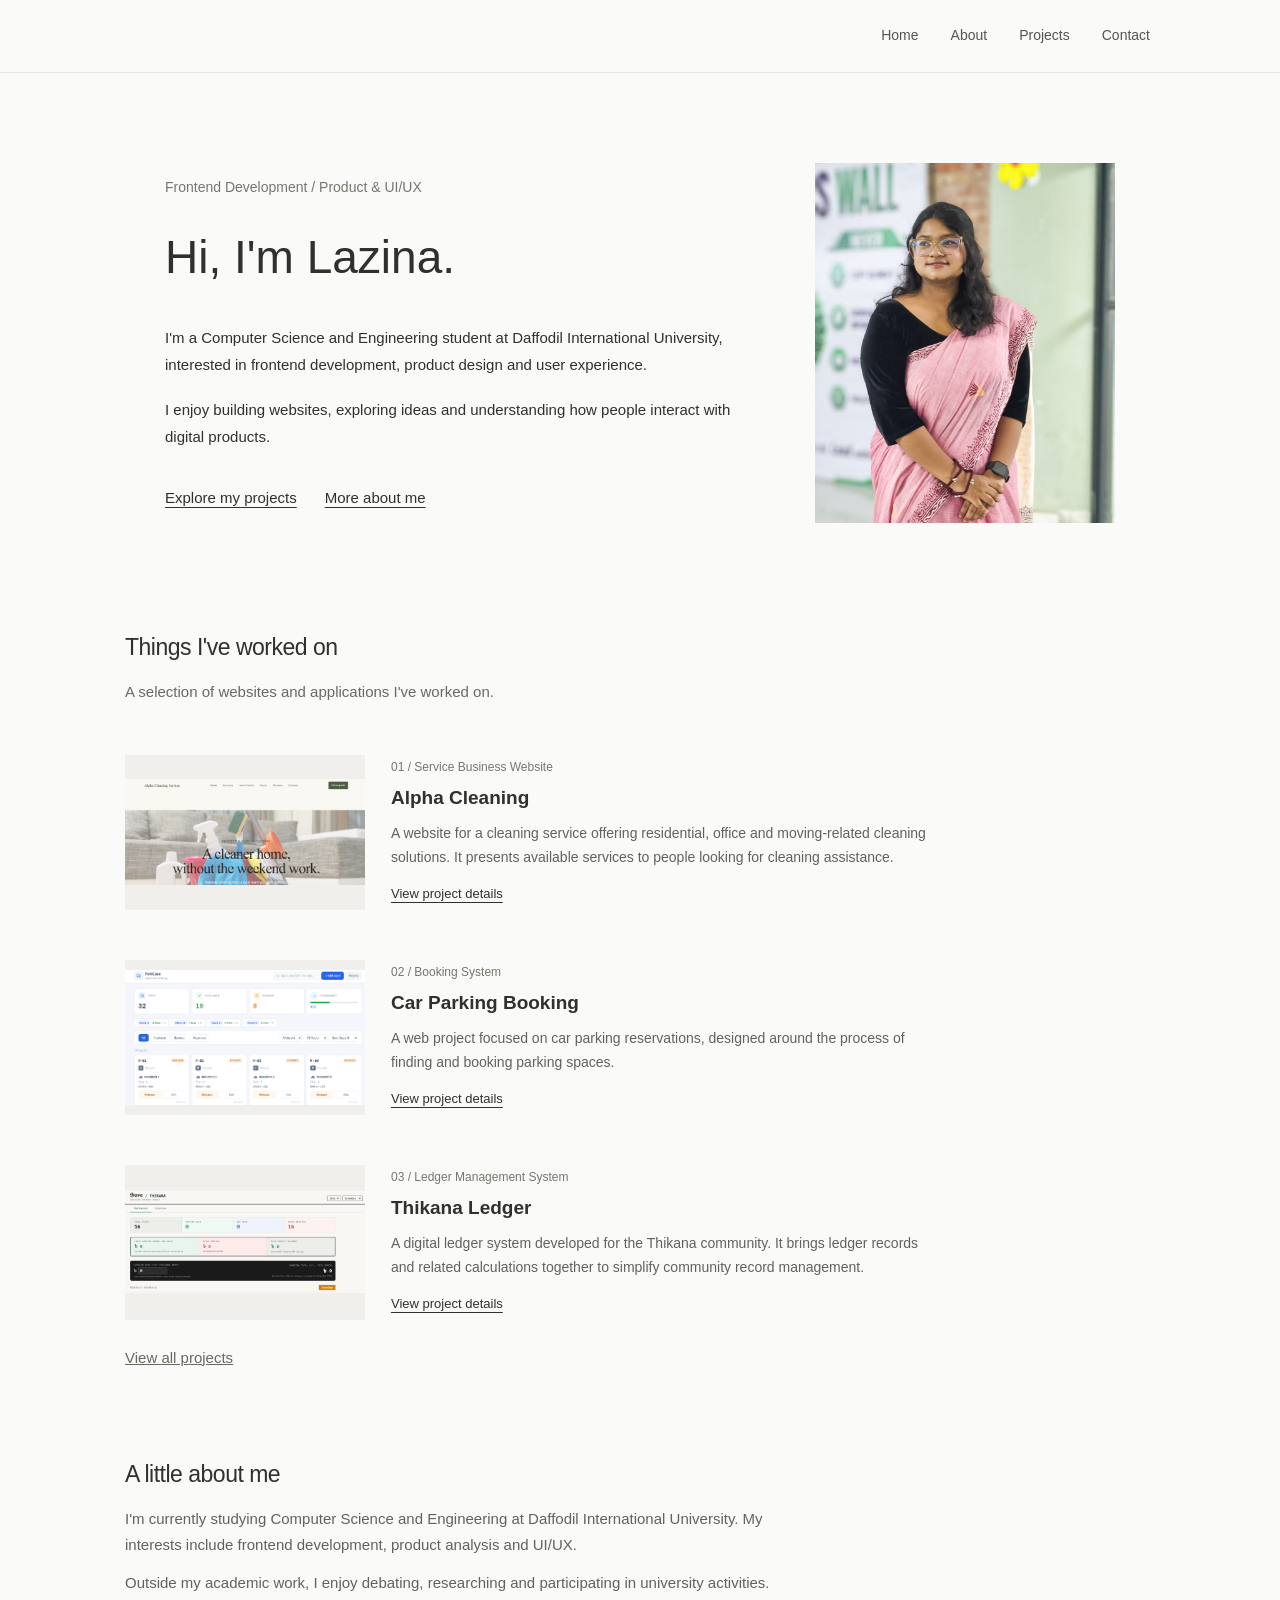
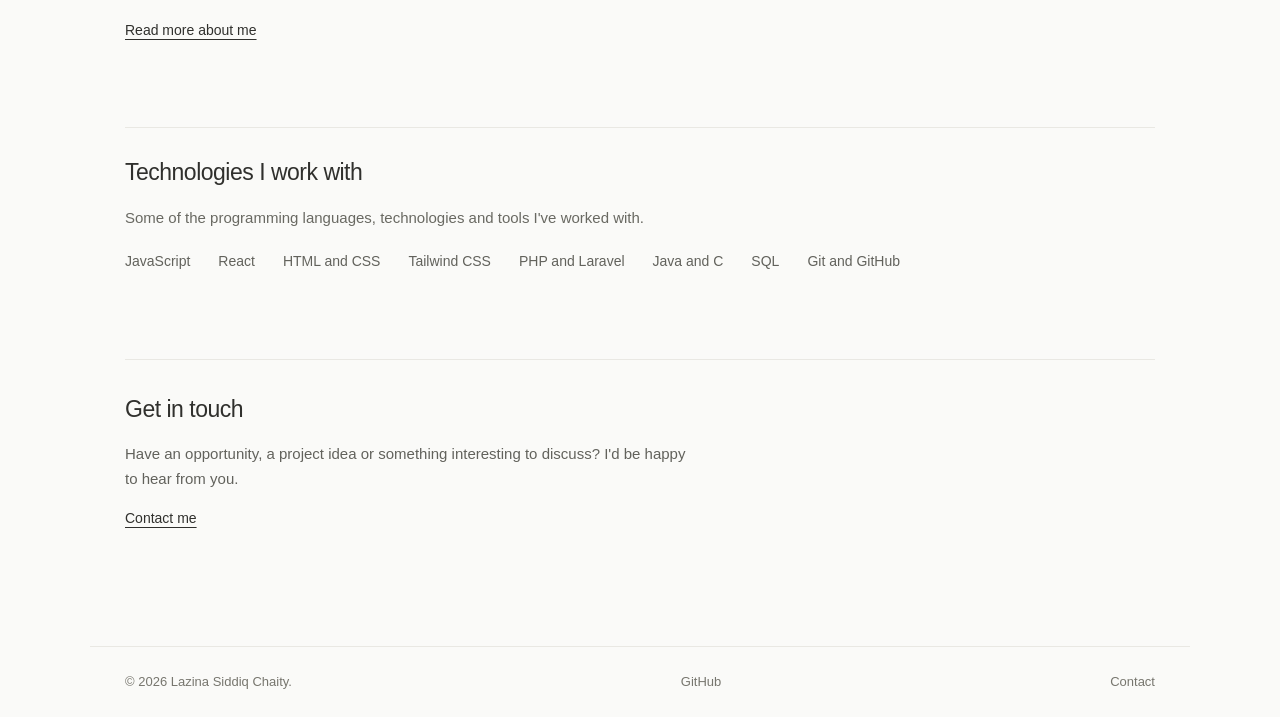
==== index.html @ cadc6375 "Create personal portfolio website" ====
<!DOCTYPE html>
<html lang="en">

<head>
    <meta charset="UTF-8">
    <meta name="viewport" content="width=device-width, initial-scale=1.0">

    <title>Lazina Chaity | Frontend Developer</title>

    <meta name="description"
        content="Portfolio of Lazina Chaity, a Computer Science and Engineering student interested in frontend development and UI/UX.">

    <link rel="stylesheet" href="css/style.css">
</head>

<body>

    <!-- Navigation -->
    
<header>
    <nav class="main-nav">
        <a href="index.html">Home</a>
        <a href="about.html">About</a>
        <a href="projects.html">Projects</a>
        <a href="contact.html">Contact</a>
    </nav>
</header>


    <main>

       <section class="intro" id="home">

    <div class="intro-copy">
        <p class="intro-label">Frontend Development / Product & UI/UX</p>

        <h1>Hi, I'm Lazina.</h1>

        <p>
            I'm a Computer Science and Engineering student at
            Daffodil International University, interested in frontend
            development, product design and user experience.
        </p>

        <p>
            I enjoy building websites, exploring ideas and understanding
            how people interact with digital products.
        </p>

        <div class="intro-links">
            <a href="projects.html">Explore my projects</a>
            <a href="about.html">More about me</a>
        </div>
    </div>

    <div class="intro-image">
        <img src="images/Lazina.jpeg" alt="Portrait of Lazina">
    </div>

</section>


        <!-- Selected Projects -->
        <section id="selected-work">

            <h2>Things I've worked on</h2>

            <p>
                A selection of websites and applications
                I've worked on.
            </p>


            <!-- Project 1 -->
            <article class="project-preview" id="alpha-cleaning">

                <div class="project-image">
                    <img
                        src="images/Alpha_cleaning_home.png"
                        alt="Alpha Cleaning website homepage"
                        width="260"
                        height="165">
                </div>

                <div class="project-info">

                    <p>01 / Service Business Website</p>

                    <h3>Alpha Cleaning</h3>

                    <p>
                        A website for a cleaning service offering
                        residential, office and moving-related
                        cleaning solutions. It presents available
                        services to people looking for cleaning
                        assistance.
                    </p>

                    <a href="projects.html#alpha-cleaning">
                        View project details
                    </a>

                </div>

            </article>


            <!-- Project 2 -->
            <article class="project-preview" id="car-parking">

                <div class="project-image">
                    <img
                        src="images/car_book_1.png"
                        alt="Car parking booking website interface"
                        width="260"
                        height="165">
                </div>

                <div class="project-info">

                    <p>02 / Booking System</p>

                    <h3>Car Parking Booking</h3>

                    <p>
                        A web project focused on car parking
                        reservations, designed around the process
                        of finding and booking parking spaces.
                    </p>

                    <a href="projects.html#car-parking">
                        View project details
                    </a>

                </div>

            </article>


            <!-- Project 3 -->
            <article class="project-preview" id="thikana-ledger">

                <div class="project-image">
                    <img
                        src="images/Thikana_ledger.png"
                        alt="Thikana Ledger application interface"
                        width="260"
                        height="165">
                </div>

                <div class="project-info">

                    <p>03 / Ledger Management System</p>

                    <h3>Thikana Ledger</h3>

                    <p>
                        A digital ledger system developed for
                        the Thikana community. It brings ledger
                        records and related calculations together
                        to simplify community record management.
                    </p>

                    <a href="projects.html#thikana-ledger">
                        View project details
                    </a>

                </div>

            </article>


            <p>
                <a href="projects.html">View all projects</a>
            </p>

        </section>


        <!-- About Preview -->
        <section id="about-preview">

            <h2>A little about me</h2>

            <p>
                I'm currently studying Computer Science and
                Engineering at Daffodil International University.
                My interests include frontend development,
                product analysis and UI/UX.
            </p>

            <p>
                Outside my academic work, I enjoy debating,
                researching and participating in university activities.
            </p>

            <a href="about.html">Read more about me</a>

        </section>


        <!-- Technical Overview -->
        <section id="technical">

            <h2>Technologies I work with</h2>

            <p>
                Some of the programming languages, technologies
                and tools I've worked with.
            </p>

            <ul>
                <li>JavaScript</li>
                <li>React</li>
                <li>HTML and CSS</li>
                <li>Tailwind CSS</li>
                <li>PHP and Laravel</li>
                <li>Java and C</li>
                <li>SQL</li>
                <li>Git and GitHub</li>
            </ul>

        </section>


        <!-- Contact Invitation -->
        <section id="contact-preview">

            <h2>Get in touch</h2>

            <p>
                Have an opportunity, a project idea or
                something interesting to discuss?
                I'd be happy to hear from you.
            </p>

            <a href="contact.html">Contact me</a>

        </section>

    </main>


    <!-- Footer -->
    <footer>

        <p>© 2026 Lazina Siddiq Chaity.</p>

        <a href="https://github.com/Lazinachaity"
           target="_blank"
           rel="noopener noreferrer">
            GitHub
        </a>

        <a href="contact.html">Contact</a>

    </footer>


</body>
</html>
---- css/style.css ----
/* =========================================
   1. GENERAL
========================================= */

* {
    margin: 0;
    padding: 0;
    box-sizing: border-box;
}

html {
    scroll-behavior: smooth;
}

body {
    background: #fafaf8;
    color: #30302d;
    font-family: Arial, Helvetica, sans-serif;
    font-size: 15px;
    line-height: 1.7;
}

a {
    color: inherit;
}

img {
    display: block;
    max-width: 100%;
}

main {
    width: 100%;
    max-width: 1100px;
    margin: 0 auto;
    padding: 0 35px;
}

section {
    margin-bottom: 85px;
}

section h2 {
    font-size: 23px;
    font-weight: 500;
    letter-spacing: -0.5px;
    margin-bottom: 12px;
}

section > p {
    color: #696962;
    max-width: 650px;
}


/* =========================================
   2. NAVIGATION
========================================= */


/* =========================================
   NAVIGATION
========================================= */

header {
    width: 100%;
    background: #fafaf8;
    border-bottom: 1px solid #e9e8e3;
}

.main-nav {
    max-width: 1100px;
    min-height: 72px;
    margin: 0 auto;
    padding: 15px 40px;

    display: flex;
    justify-content: flex-end;
    align-items: center;
    gap: 32px;
}

.main-nav a {
    font-size: 14px;
    color: #555550;
    text-decoration: none;
    padding: 8px 0;
    transition: color 0.2s ease;
}

.main-nav a:hover {
    color: #22221f;
    text-decoration: underline;
    text-underline-offset: 5px;
}

@media (max-width: 600px) {
    .main-nav {
        justify-content: flex-start;
        padding: 18px 20px;
        gap: 22px;
        flex-wrap: wrap;
    }
}



/* =========================================
   3. HOMEPAGE INTRODUCTION
========================================= */

.intro {
    max-width: 1150px;
    margin: 0 auto;
    padding: 90px 40px;

    display: flex;
    align-items: center;
    justify-content: space-between;
    gap: 70px;
}

.intro-copy {
    max-width: 650px;
    flex: 1;
}

.intro-label {
    font-size: 14px;
    color: #77766e;
    margin-bottom: 35px;
}

.intro-copy h1 {
    font-size: 46px;
    font-weight: 400;
    margin-bottom: 28px;
}

.intro-copy p {
    line-height: 1.8;
    margin-bottom: 18px;
}

.intro-links {
    display: flex;
    gap: 28px;
    margin-top: 35px;
}

.intro-links a {
    color: #30302d;
    text-decoration: underline;
    text-underline-offset: 4px;
}

.intro-links a:hover {
    color: #77766e;
}

.intro-image {
    flex: 0 0 300px;
}

.intro-image img {
    width: 100%;
    height: 360px;
    object-fit: cover;
    object-position: center;
}


/* =========================================
   4. SELECTED PROJECTS
========================================= */

#selected-work {
    margin-top: 15px;
}

#selected-work > p {
    margin-bottom: 25px;
}

.project-preview {
    display: flex;
    align-items: flex-start;
    gap: 26px;
    padding: 25px 0;
}

.project-image {
    width: 240px;
    flex-shrink: 0;
}

.project-image img {
    width: 240px;
    height: 155px;
    object-fit: contain;
    object-position: center;
    background: #f0efeb;
}

.project-info {
    padding-top: 2px;
    max-width: 550px;
}

.project-info > p:first-child {
    font-size: 12px;
    color: #77766e;
    margin-bottom: 5px;
}

.project-info h3 {
    font-size: 19px;
    font-weight: 600;
    margin-bottom: 8px;
}

.project-info p {
    font-size: 14px;
    color: #62625c;
    margin-bottom: 10px;
}

.project-info a {
    font-size: 13px;
    text-underline-offset: 4px;
}

.project-info a:hover {
    color: #77766e;
}


/* =========================================
   5. HOMEPAGE ABOUT PREVIEW
========================================= */

#about-preview {
    max-width: 700px;
}

#about-preview p {
    margin-bottom: 13px;
    color: #62625c;
}

#about-preview a {
    display: inline-block;
    margin-top: 10px;
    font-size: 14px;
    text-underline-offset: 4px;
}

#about-preview a:hover {
    color: #77766e;
}


/* =========================================
   6. HOMEPAGE TECHNICAL SKILLS
========================================= */

#technical {
    padding-top: 25px;
    border-top: 1px solid #e9e8e3;
}

#technical ul {
    display: flex;
    flex-wrap: wrap;
    gap: 8px 28px;
    list-style: none;
    margin-top: 20px;
}

#technical li {
    font-size: 14px;
    color: #62625c;
}


/* =========================================
   7. HOMEPAGE CONTACT PREVIEW
========================================= */

#contact-preview {
    padding: 30px 0;
    border-top: 1px solid #e9e8e3;
}

#contact-preview p {
    max-width: 570px;
    color: #62625c;
}

#contact-preview a {
    display: inline-block;
    margin-top: 15px;
    font-size: 14px;
    text-underline-offset: 4px;
}

#contact-preview a:hover {
    color: #77766e;
}


/* =========================================
   8. ABOUT PAGE
========================================= */

.about-page {
    max-width: 1100px;
    margin: 0 auto;
    padding: 75px 40px 90px;
}

/* ABOUT INTRODUCTION */

.about-intro {
    max-width: 950px;
    padding: 48px 55px;
    margin-bottom: 80px;
    background: #f0efeb;
    border-left: 4px solid #77766e;
}

.section-label {
    display: inline-block;
    font-size: 12px;
    letter-spacing: 1.8px;
    text-transform: uppercase;
    color: #77766e;
    margin-bottom: 24px;
}

.about-intro h1 {
    max-width: 700px;
    font-size: 49px;
    line-height: 1.2;
    font-weight: 400;
    letter-spacing: -1.5px;
    margin-bottom: 25px;
}

.about-intro p:not(.section-label) {
    max-width: 720px;
    font-size: 16px;
    line-height: 1.9;
    color: #555550;
    margin-bottom: 16px;
}


/* ABOUT SECTION HEADINGS */

.about-page h2 {
    font-size: 27px;
    font-weight: 400;
    letter-spacing: -0.7px;
    margin-bottom: 28px;
}

.about-page h3 {
    font-size: 18px;
    font-weight: 600;
    margin-bottom: 9px;
}

.about-page p {
    line-height: 1.8;
    color: #62625d;
}


/* EDUCATION */

.about-education,
.about-skills {
    padding: 35px 0 45px;
    border-top: 1px solid #dededb;
    margin-bottom: 35px;
}

.about-education > div {
    max-width: 720px;
    padding: 30px 35px;
    background: #f5f4f0;
    border: 1px solid #e5e4de;
}

.about-education > div h3 {
    font-size: 21px;
    margin-bottom: 10px;
}

.about-education > div p {
    margin-top: 5px;
}

.about-education > div p:last-child {
    display: inline-block;
    margin-top: 17px;
    padding: 5px 13px;
    background: #e8e7df;
    color: #44443f;
    font-size: 13px;
}


/* SKILLS */

.about-skills > div {
    display: grid;
    grid-template-columns: 230px 1fr;
    gap: 30px;
    align-items: start;
    padding: 22px 20px;
    border-bottom: 1px solid #e8e8e4;
    transition: background 0.2s ease;
}

.about-skills > div:first-of-type {
    border-top: 1px solid #e8e8e4;
}

.about-skills > div:hover {
    background: #f5f4f0;
}

.about-skills > div h3 {
    margin: 0;
}

.about-skills > div p {
    margin: 0;
    color: #62625d;
}


/* BEYOND CODING / LEADERSHIP */

.about-beyond {
    padding: 40px 45px;
    background: #f0efeb;
    border-left: 4px solid #77766e;
    margin-top: 35px;
}

.about-beyond h2 {
    margin-bottom: 18px;
}

.about-beyond p {
    max-width: 760px;
}

.about-beyond strong {
    color: #30302d;
    font-weight: 600;
}


/* =========================================
   9. FOOTER
========================================= */

footer {
    max-width: 1100px;
    margin: 0 auto;
    border-top: 1px solid #e9e8e3;
    padding: 24px 35px;

    display: flex;
    justify-content: space-between;
    align-items: center;

    font-size: 13px;
    color: #77766e;
}

footer a {
    margin-left: 20px;
    text-decoration: none;
}

footer a:hover {
    color: #30302d;
    text-decoration: underline;
}


/* =========================================
   10. TABLET
========================================= */

@media (max-width: 800px) {

    .intro {
        gap: 35px;
    }

    .intro-image {
        flex-basis: 250px;
    }

    .intro-image img {
        height: 320px;
    }

    .project-image {
        width: 210px;
    }

    .project-image img {
        width: 210px;
        height: 140px;
    }

    .about-skills > div {
        grid-template-columns: 180px 1fr;
    }
}


/* =========================================
   11. MOBILE
========================================= */

@media (max-width: 600px) {

    /* NAVIGATION */

    header nav {
        min-height: auto;
        padding: 18px 20px;
        gap: 20px;
        flex-wrap: wrap;
    }

    header nav a {
        font-size: 13px;
    }


    /* HOMEPAGE */

    .intro {
        flex-direction: column-reverse;
        align-items: flex-start;
        padding: 50px 25px;
        gap: 35px;
    }

    .intro-image {
        width: 220px;
        flex: none;
    }

    .intro-image img {
        height: 270px;
    }

    .intro-copy h1 {
        font-size: 36px;
    }

    .intro-label {
        margin-bottom: 25px;
    }

    .intro-links {
        gap: 20px;
        flex-wrap: wrap;
    }

    main {
        padding: 0 20px;
    }

    section {
        margin-bottom: 65px;
    }


    /* PROJECTS */

    .project-preview {
        flex-direction: column;
        gap: 14px;
        padding: 22px 0;
    }

    .project-image {
        width: 100%;
        max-width: 300px;
    }

    .project-image img {
        width: 100%;
        height: auto;
        max-height: 190px;
    }

    .project-info {
        max-width: 100%;
    }


    /* ABOUT PAGE */

    .about-page {
        padding: 45px 22px 65px;
    }

    .about-intro {
        padding: 30px 25px;
        margin-bottom: 55px;
    }

    .about-intro h1 {
        font-size: 36px;
    }

    .about-page h2 {
        font-size: 24px;
    }

    .about-education > div {
        padding: 24px 22px;
    }

    .about-skills > div {
        grid-template-columns: 1fr;
        gap: 8px;
        padding: 18px 12px;
    }

    .about-beyond {
        padding: 30px 25px;
    }


    /* FOOTER */

    footer {
        padding: 22px 20px;
        flex-wrap: wrap;
        gap: 12px;
    }

    footer a {
        margin-left: 0;
        margin-right: 15px;
    }
}


/* =========================================
   12. ACCESSIBILITY
========================================= */

a:focus-visible {
    outline: 2px solid #30302d;
    outline-offset: 4px;
}

@media (prefers-reduced-motion: reduce) {

    html {
        scroll-behavior: auto;
    }

    *,
    *::before,
    *::after {
        transition-duration: 0.01ms !important;
    }
}

/* =========================================
   PROJECTS PAGE
========================================= */

.projects-page {
    padding-top: 75px;
    padding-bottom: 70px;
}

/* INTRODUCTION */

.projects-intro {
    max-width: 750px;
    margin-bottom: 75px;
}

.projects-intro h1 {
    font-size: 46px;
    font-weight: 400;
    letter-spacing: -1.2px;
    margin-bottom: 18px;
}

.projects-intro > p:last-child {
    max-width: 650px;
    color: #62625c;
    line-height: 1.9;
}


/* INDIVIDUAL PROJECTS */

.project-detail {
    padding: 35px 0 55px;
    border-top: 1px solid #dededb;
    margin-bottom: 25px;
}

.project-number {
    font-size: 12px;
    letter-spacing: 1.5px;
    color: #77766e;
    margin-bottom: 25px;
}

.project-content {
    display: grid;
    grid-template-columns: 1.25fr 0.85fr;
    gap: 55px;
    align-items: center;
}

.project-screenshot {
    background: #f0efeb;
    padding: 12px;
}

.project-screenshot img {
    width: 100%;
    height: 300px;
    object-fit: contain;
    object-position: center;
}

.project-description h2 {
    font-size: 30px;
    font-weight: 400;
    letter-spacing: -0.7px;
    margin-bottom: 18px;
}

.project-description p {
    color: #62625c;
    line-height: 1.9;
    margin-bottom: 18px;
}

.project-description .project-type {
    display: inline-block;
    font-size: 12px;
    color: #555550;
    background: #efeee9;
    padding: 6px 12px;
    margin-top: 5px;
}


/* CLOSING SECTION */

.projects-note {
    padding: 35px 0;
    border-top: 1px solid #dededb;
    margin-top: 35px;
}

.projects-note h2 {
    font-size: 25px;
    font-weight: 400;
    margin-bottom: 12px;
}

.projects-note p {
    max-width: 600px;
    color: #62625c;
}


/* RESPONSIVE */

@media (max-width: 750px) {

    .projects-page {
        padding-top: 50px;
    }

    .projects-intro h1 {
        font-size: 36px;
    }

    .project-content {
        grid-template-columns: 1fr;
        gap: 25px;
    }

    .project-screenshot img {
        height: 250px;
    }

    .project-description h2 {
        font-size: 26px;
    }
}


/* =========================================
   CONTACT PAGE
========================================= */

.contact-page {
    padding-top: 75px;
    padding-bottom: 85px;
}

/* INTRODUCTION */

.contact-intro {
    max-width: 750px;
    margin-bottom: 65px;
}

.contact-intro h1 {
    font-size: 46px;
    font-weight: 400;
    letter-spacing: -1.2px;
    margin-bottom: 18px;
}

.contact-intro > p:last-child {
    max-width: 650px;
    color: #62625c;
    line-height: 1.9;
}


/* CONTACT CONTENT */

.contact-content {
    display: grid;
    grid-template-columns: 0.8fr 1.2fr;
    gap: 75px;
    align-items: start;
    border-top: 1px solid #dededb;
    padding-top: 45px;
}

.contact-content h2 {
    font-size: 25px;
    font-weight: 400;
    margin-bottom: 18px;
}

.contact-information > p {
    max-width: 350px;
    color: #62625c;
    margin-bottom: 35px;
}


/* CONTACT LINKS */

.contact-links > div {
    display: flex;
    flex-direction: column;
    gap: 5px;
    padding: 18px 0;
    border-top: 1px solid #e5e4de;
}

.contact-links span {
    font-size: 12px;
    color: #77766e;
    text-transform: uppercase;
    letter-spacing: 1px;
}

.contact-links a {
    font-size: 14px;
    text-decoration: none;
    overflow-wrap: anywhere;
}

.contact-links a:hover {
    text-decoration: underline;
    text-underline-offset: 4px;
}


/* CONTACT FORM */

.contact-form-section {
    background: #f3f2ee;
    padding: 35px;
}

.contact-form-section h2 {
    margin-bottom: 25px;
}

.form-group {
    margin-bottom: 22px;
}

.form-group > label {
    display: block;
    font-size: 14px;
    font-weight: 500;
    margin-bottom: 8px;
}

.form-group input[type="text"],
.form-group input[type="email"],
.form-group select,
.form-group textarea {
    width: 100%;
    padding: 12px 14px;
    border: 1px solid #d8d7d1;
    background: #fafaf8;
    color: #30302d;
    font-family: Arial, Helvetica, sans-serif;
    font-size: 14px;
    outline: none;
}

.form-group input:focus,
.form-group select:focus,
.form-group textarea:focus {
    border-color: #77766e;
}

.form-group textarea {
    resize: vertical;
    min-height: 120px;
}


/* RADIO OPTIONS */

.radio-options {
    display: flex;
    flex-wrap: wrap;
    gap: 12px 20px;
}

.radio-options label {
    display: flex;
    align-items: center;
    gap: 7px;
    font-size: 13px;
    color: #555550;
}

.radio-options input {
    accent-color: #555550;
}


/* SUBMIT BUTTON */

.contact-form-section button {
    padding: 12px 24px;
    border: 1px solid #30302d;
    background: #30302d;
    color: #fafaf8;
    font-family: Arial, Helvetica, sans-serif;
    font-size: 14px;
    cursor: pointer;
    transition: background 0.2s ease;
}

.contact-form-section button:hover {
    background: #555550;
}

#form-feedback {
    margin-top: 15px;
    font-size: 13px;
    color: #555550;
}


/* RESPONSIVE */

@media (max-width: 750px) {

    .contact-page {
        padding-top: 50px;
    }

    .contact-intro h1 {
        font-size: 36px;
    }

    .contact-content {
        grid-template-columns: 1fr;
        gap: 45px;
    }

    .contact-form-section {
        padding: 25px;
    }
}
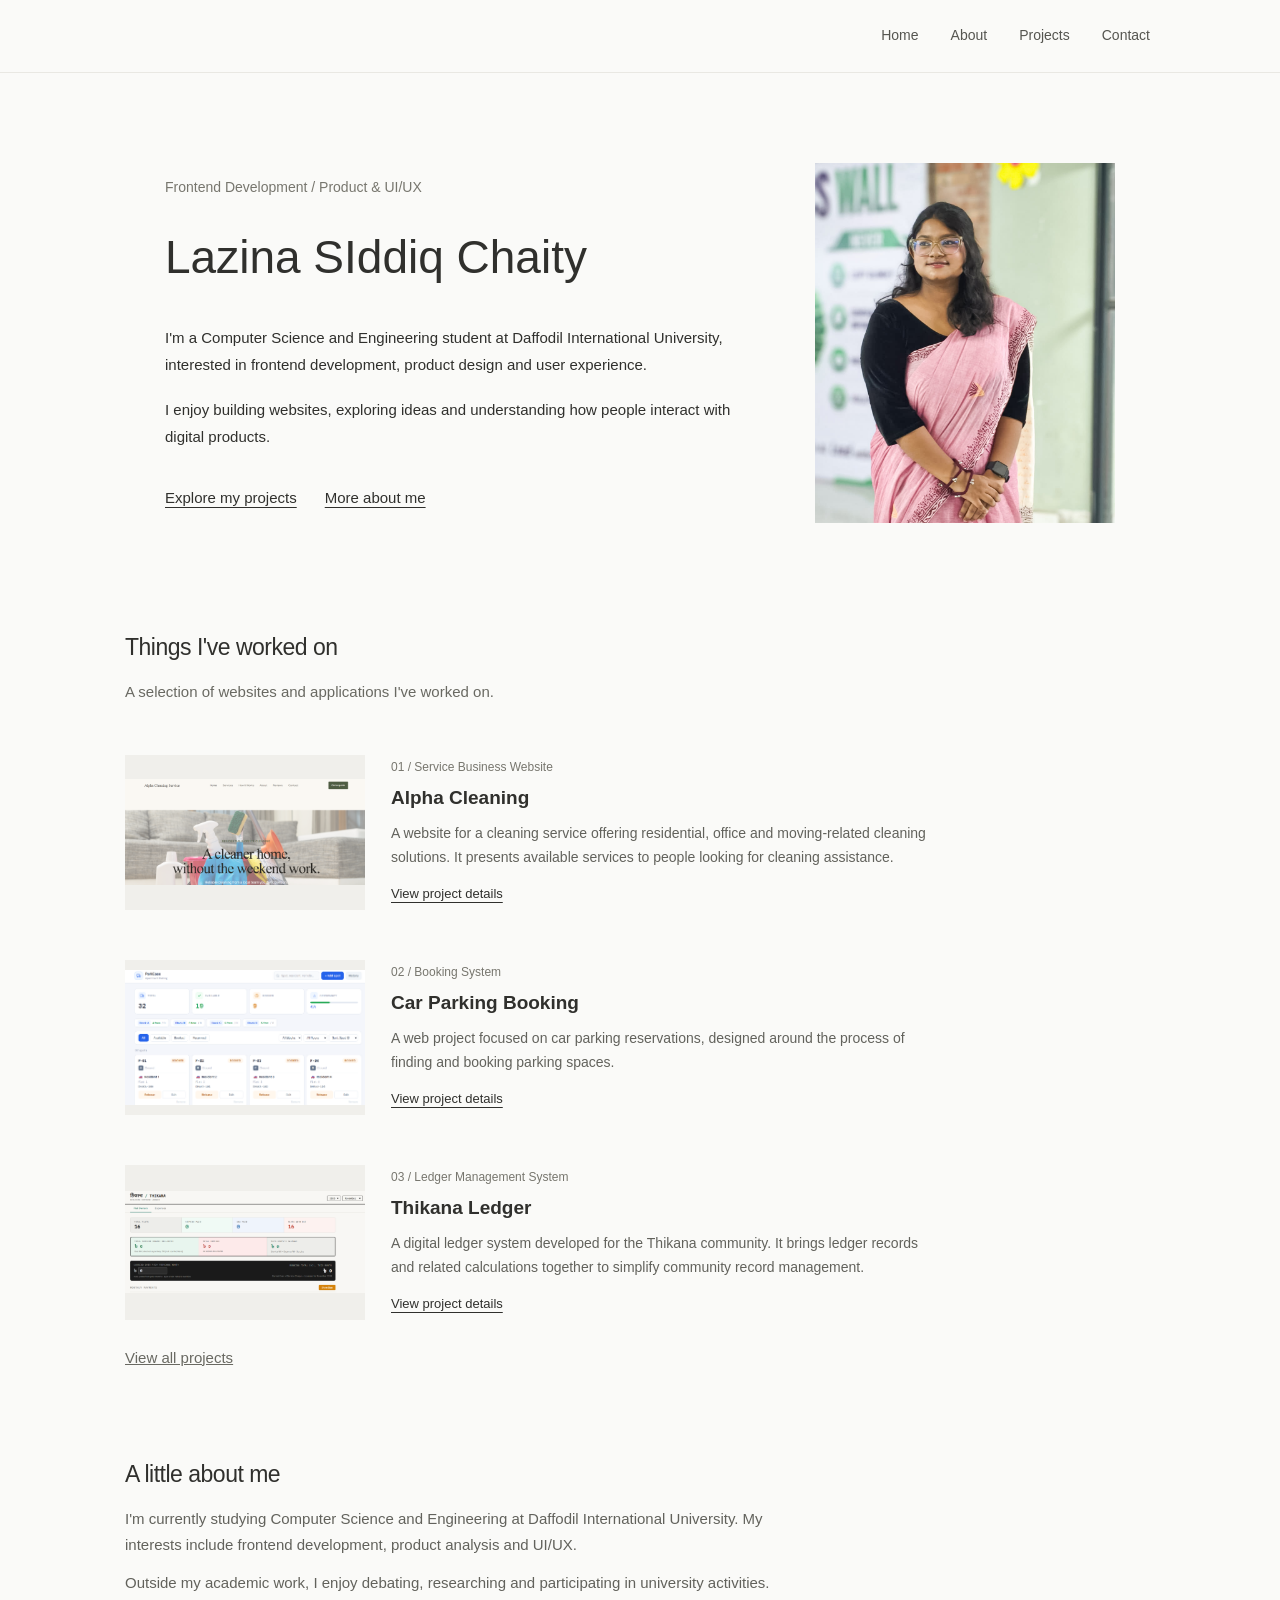
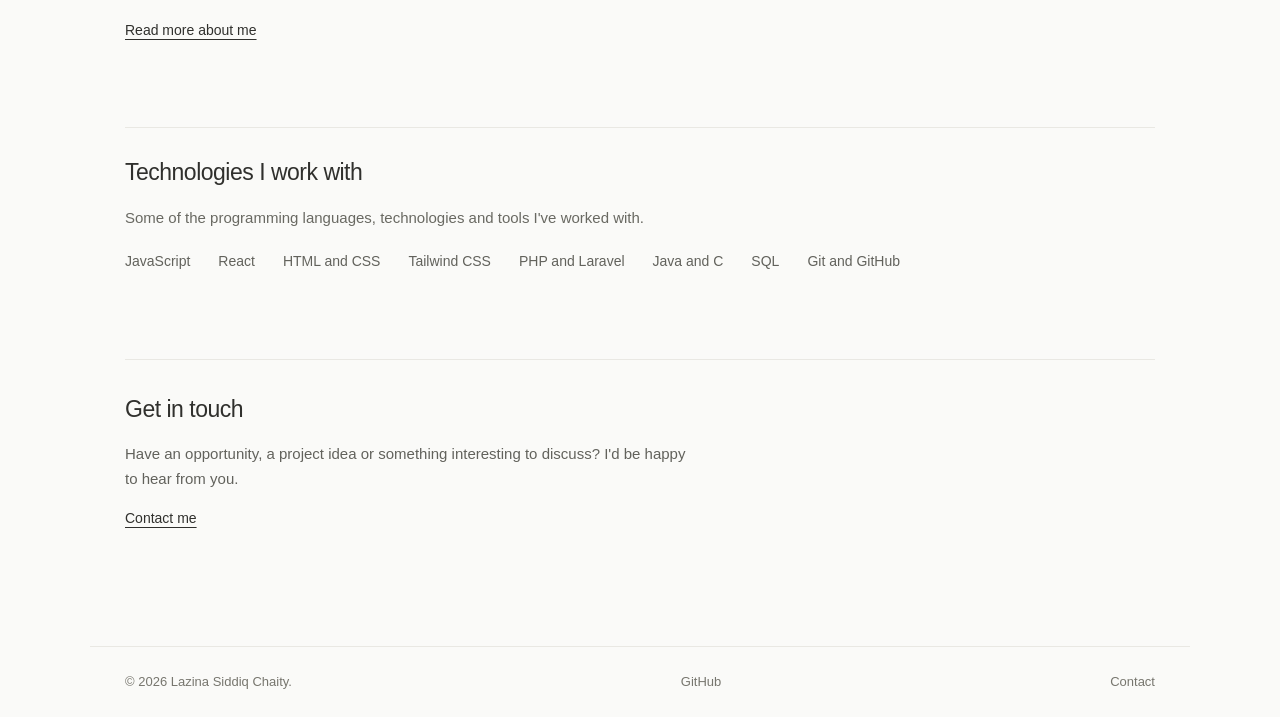
==== commit 1c66b0e1: "Update portfolio and add contact form validation" ====
--- a/index.html
+++ b/index.html
@@ -35,7 +35,8 @@
     <div class="intro-copy">
         <p class="intro-label">Frontend Development / Product & UI/UX</p>
 
-        <h1>Hi, I'm Lazina.</h1>
+        <h1>Lazina SIddiq Chaity
+        </h1>
 
         <p>
             I'm a Computer Science and Engineering student at
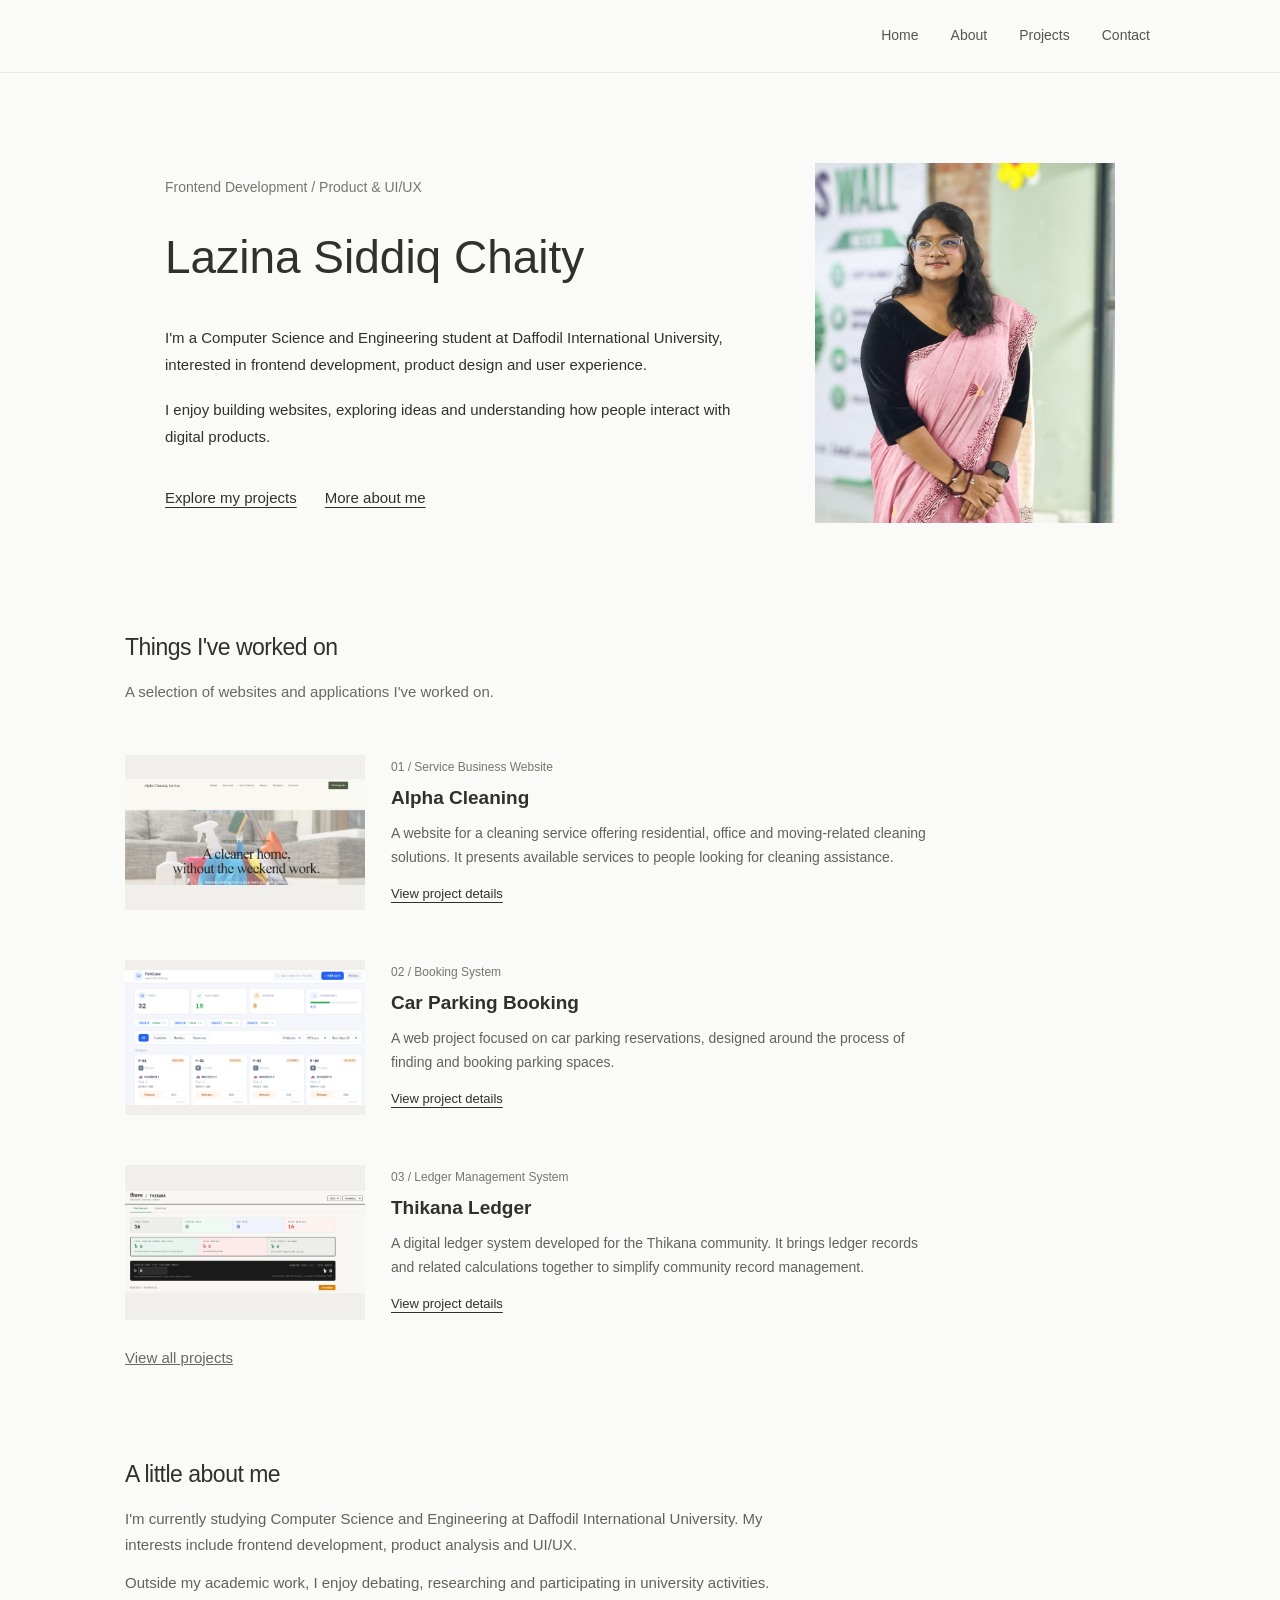
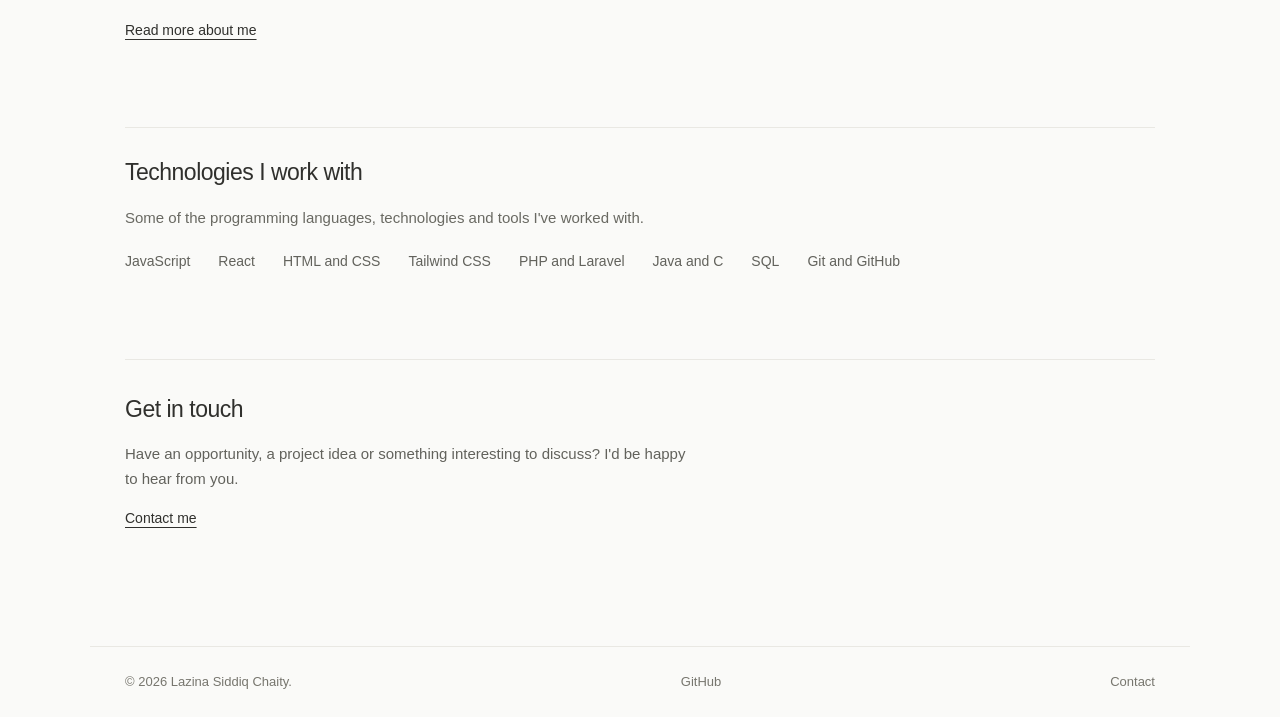
==== commit 39e921ec: "Update portfolio and add contact form validation" ====
--- a/index.html
+++ b/index.html
@@ -35,7 +35,7 @@
     <div class="intro-copy">
         <p class="intro-label">Frontend Development / Product & UI/UX</p>
 
-        <h1>Lazina SIddiq Chaity
+        <h1>Lazina Siddiq Chaity
         </h1>
 
         <p>
